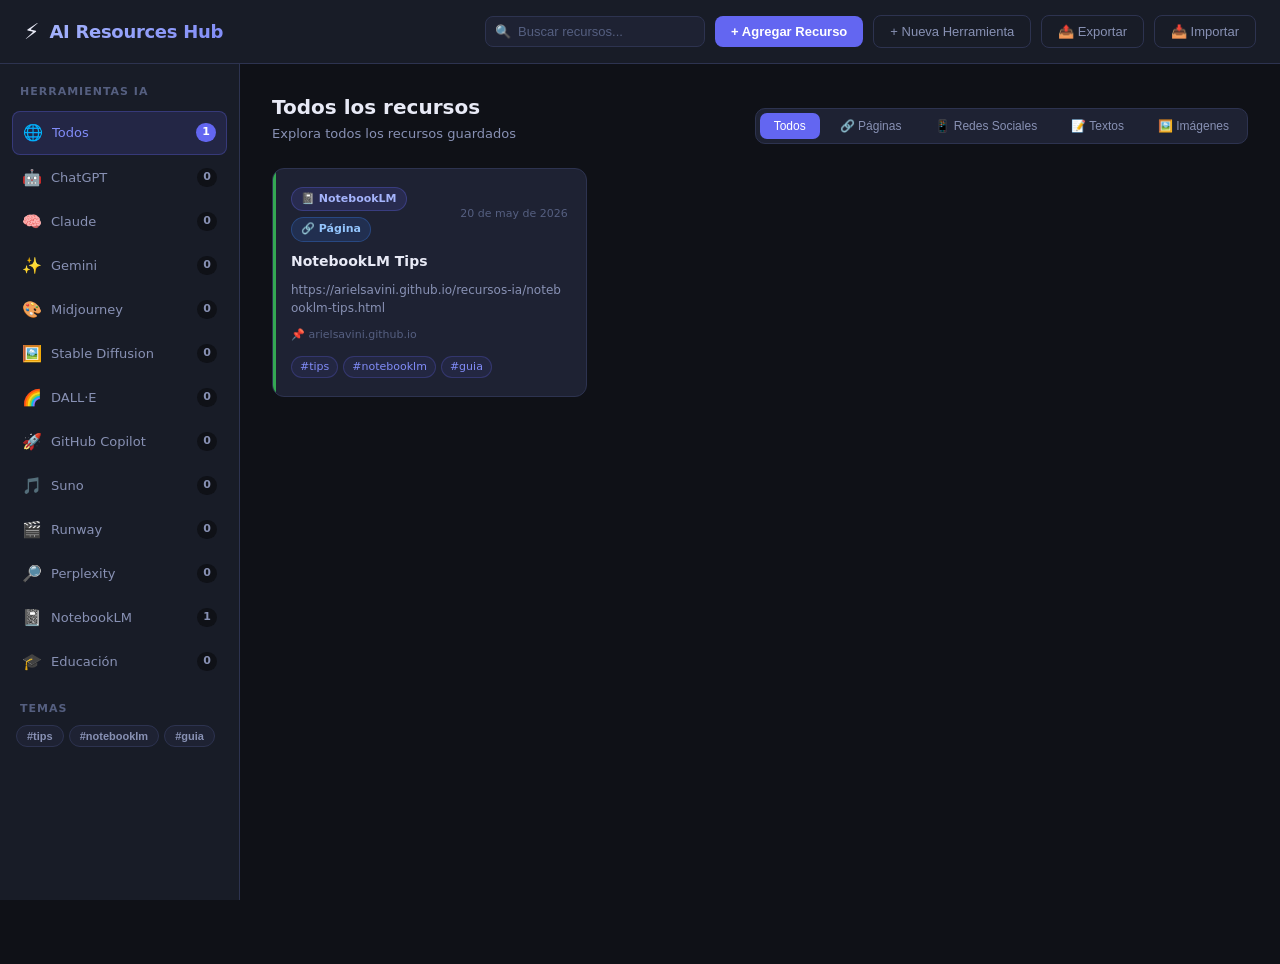
==== index.html @ cb2c7c13 "feat: export/import data as JSON for cross-browser sync" ====
<!DOCTYPE html>
<html lang="es">
<head>
  <meta charset="UTF-8" />
  <meta name="viewport" content="width=device-width, initial-scale=1.0" />
  <title>AI Resources Hub</title>
  <link rel="stylesheet" href="styles.css" />
</head>
<body>

  <!-- HEADER -->
  <header class="header">
    <div class="header-left">
      <span class="logo-icon">⚡</span>
      <h1 class="logo-title">AI Resources Hub</h1>
    </div>
    <div class="header-right">
      <div class="search-wrapper">
        <span class="search-icon">🔍</span>
        <input type="text" id="searchInput" placeholder="Buscar recursos..." class="search-input" />
      </div>
      <button class="btn-primary" id="btnAddResource">+ Agregar Recurso</button>
      <button class="btn-secondary" id="btnAddTool">+ Nueva Herramienta</button>
      <button class="btn-secondary" id="btnExport" title="Exportar todos los datos como JSON">📤 Exportar</button>
      <button class="btn-secondary" id="btnImport" title="Importar datos desde un archivo JSON">📥 Importar</button>
      <input type="file" id="importFileInput" accept=".json,application/json" style="display:none;" />
    </div>
  </header>

  <div class="layout">

    <!-- SIDEBAR -->
    <aside class="sidebar">
      <div class="sidebar-title">Herramientas IA</div>
      <ul class="tool-list" id="toolList">
        <li class="tool-item active" data-tool="all">
          <span class="tool-emoji">🌐</span>
          <span class="tool-name">Todos</span>
          <span class="tool-count" id="count-all">0</span>
        </li>
      </ul>

      <div class="sidebar-sep">Temas</div>
      <div id="topicsList" class="topics-sidebar"></div>
    </aside>

    <!-- MAIN CONTENT -->
    <main class="main">
      <div class="main-header">
        <div>
          <h2 class="section-title" id="sectionTitle">Todos los recursos</h2>
          <p class="section-subtitle" id="sectionSubtitle">Explora todos los recursos guardados</p>
        </div>
        <div class="filter-tabs">
          <button class="filter-tab active" data-filter="all">Todos</button>
          <button class="filter-tab" data-filter="webpage">🔗 Páginas</button>
          <button class="filter-tab" data-filter="social">📱 Redes Sociales</button>
          <button class="filter-tab" data-filter="text">📝 Textos</button>
          <button class="filter-tab" data-filter="image">🖼️ Imágenes</button>
        </div>
      </div>

      <div class="resources-grid" id="resourcesGrid">
        <!-- Resources cards will be rendered here -->
      </div>

      <div class="empty-state" id="emptyState" style="display:none;">
        <div class="empty-icon">📂</div>
        <p class="empty-text">No hay recursos aquí todavía.</p>
        <p class="empty-sub">¡Agrega el primero!</p>
      </div>
    </main>
  </div>

  <!-- MODAL: ADD RESOURCE -->
  <div class="modal-overlay" id="modalResource" style="display:none;">
    <div class="modal">
      <div class="modal-header">
        <h3 id="modalResourceTitle">Agregar Recurso</h3>
        <button class="modal-close" id="closeModalResource">✕</button>
      </div>
      <form id="resourceForm" class="modal-body">
        <input type="hidden" id="resourceId" />

        <div class="form-group">
          <label>Herramienta IA <span class="label-hint">(podés elegir más de una)</span></label>
          <div class="tool-picker" id="toolPicker"></div>
        </div>

        <div class="form-group">
          <label>Tipo de recurso</label>
          <div class="type-selector" id="typeSelector">
            <button type="button" class="type-btn active" data-type="webpage">🔗 Página Web</button>
            <button type="button" class="type-btn" data-type="social">📱 Red Social</button>
            <button type="button" class="type-btn" data-type="text">📝 Texto</button>
            <button type="button" class="type-btn" data-type="image">🖼️ Imagen</button>
          </div>
          <input type="hidden" id="resourceType" value="webpage" />
        </div>

        <div class="form-group">
          <label>Título</label>
          <input type="text" id="resourceTitle" placeholder="Ej: Guía de prompts para ChatGPT" required />
        </div>

        <div class="form-group" id="contentGroup">
          <label id="contentLabel">URL</label>
          <input type="text" id="resourceContent" placeholder="https://..." />
        </div>

        <div class="form-group" id="bodyGroup" style="display:none;">
          <label>Contenido</label>
          <textarea id="resourceBody" rows="5" placeholder="Pega aquí el texto, post o descripción..."></textarea>
        </div>

        <div class="form-group" id="imageGroup" style="display:none;">
          <label>Subir imagen <span class="label-hint">(JPG, PNG, WebP · máx ~1 MB recomendado)</span></label>
          <input type="file" id="resourceImageFile" accept="image/*" class="file-input" />
          <div id="imagePreview" class="image-preview" style="display:none;">
            <img id="imagePreviewImg" src="" alt="Vista previa" />
          </div>
        </div>

        <div class="form-group">
          <label>Fuente / Autor (opcional)</label>
          <input type="text" id="resourceSource" placeholder="Ej: @usuario, blog.com, nombre del autor" />
        </div>

        <div class="form-group">
          <label>Notas personales (opcional)</label>
          <textarea id="resourceNotes" rows="3" placeholder="Agrega notas o comentarios..."></textarea>
        </div>

        <div class="form-group">
          <label>Temas / Hashtags <span class="label-hint">(separados por coma)</span></label>
          <input type="text" id="resourceTags" placeholder="Ej: prompts, tutorial, avanzado" />
        </div>

        <div class="modal-footer">
          <button type="button" class="btn-ghost" id="cancelResource">Cancelar</button>
          <button type="submit" class="btn-primary">Guardar Recurso</button>
        </div>
      </form>
    </div>
  </div>

  <!-- MODAL: ADD TOOL -->
  <div class="modal-overlay" id="modalTool" style="display:none;">
    <div class="modal modal-sm">
      <div class="modal-header">
        <h3>Nueva Herramienta IA</h3>
        <button class="modal-close" id="closeModalTool">✕</button>
      </div>
      <form id="toolForm" class="modal-body">
        <div class="form-group">
          <label>Nombre</label>
          <input type="text" id="toolName" placeholder="Ej: ChatGPT, Midjourney..." required />
        </div>
        <div class="form-group">
          <label>Emoji / Ícono</label>
          <input type="text" id="toolEmoji" placeholder="🤖" maxlength="2" required />
        </div>
        <div class="form-group">
          <label>Color de acento</label>
          <input type="color" id="toolColor" value="#6366f1" />
        </div>
        <div class="modal-footer">
          <button type="button" class="btn-ghost" id="cancelTool">Cancelar</button>
          <button type="submit" class="btn-primary">Crear Herramienta</button>
        </div>
      </form>
    </div>
  </div>

  <!-- MODAL: VIEW RESOURCE -->
  <div class="modal-overlay" id="modalView" style="display:none;">
    <div class="modal modal-lg">
      <div class="modal-header">
        <h3 id="viewTitle">—</h3>
        <button class="modal-close" id="closeModalView">✕</button>
      </div>
      <div class="modal-body" id="viewBody">
      </div>
      <div class="modal-footer">
        <button class="btn-ghost" id="viewEdit">✏️ Editar</button>
        <button class="btn-danger" id="viewDelete">🗑️ Eliminar</button>
        <button class="btn-primary" id="closeViewBtn">Cerrar</button>
      </div>
    </div>
  </div>

  <script src="app.js"></script>
</body>
</html>
---- styles.css ----
/* ===== RESET & VARIABLES ===== */
*, *::before, *::after { box-sizing: border-box; margin: 0; padding: 0; }

:root {
  --bg: #0f1117;
  --bg-surface: #181c27;
  --bg-card: #1e2233;
  --bg-card-hover: #252a3d;
  --border: #2d3350;
  --border-light: #3a4060;
  --text: #e8eaf6;
  --text-muted: #8891b4;
  --text-dim: #555f80;
  --accent: #6366f1;
  --accent-hover: #818cf8;
  --accent-glow: rgba(99,102,241,0.15);
  --danger: #ef4444;
  --danger-hover: #dc2626;
  --success: #22c55e;
  --radius: 12px;
  --radius-sm: 8px;
  --shadow: 0 4px 24px rgba(0,0,0,0.4);
  --shadow-sm: 0 2px 10px rgba(0,0,0,0.3);
  --transition: 0.18s ease;
  --header-h: 64px;
  --sidebar-w: 240px;
}

body {
  font-family: 'Segoe UI', system-ui, -apple-system, sans-serif;
  background: var(--bg);
  color: var(--text);
  min-height: 100vh;
  font-size: 14px;
  line-height: 1.5;
}

/* ===== SCROLLBAR ===== */
::-webkit-scrollbar { width: 6px; }
::-webkit-scrollbar-track { background: transparent; }
::-webkit-scrollbar-thumb { background: var(--border); border-radius: 99px; }
::-webkit-scrollbar-thumb:hover { background: var(--border-light); }

/* ===== HEADER ===== */
.header {
  position: fixed;
  top: 0; left: 0; right: 0;
  height: var(--header-h);
  background: var(--bg-surface);
  border-bottom: 1px solid var(--border);
  display: flex;
  align-items: center;
  justify-content: space-between;
  padding: 0 24px;
  z-index: 100;
  backdrop-filter: blur(10px);
}

.header-left { display: flex; align-items: center; gap: 10px; }
.logo-icon { font-size: 22px; }
.logo-title {
  font-size: 18px;
  font-weight: 700;
  background: linear-gradient(135deg, #a5b4fc, #818cf8);
  -webkit-background-clip: text;
  -webkit-text-fill-color: transparent;
  background-clip: text;
  letter-spacing: -0.3px;
}

.header-right { display: flex; align-items: center; gap: 10px; }

.search-wrapper {
  position: relative;
  display: flex;
  align-items: center;
}
.search-icon {
  position: absolute;
  left: 10px;
  font-size: 13px;
  pointer-events: none;
}
.search-input {
  background: var(--bg-card);
  border: 1px solid var(--border);
  color: var(--text);
  border-radius: 8px;
  padding: 7px 12px 7px 32px;
  font-size: 13px;
  width: 220px;
  outline: none;
  transition: border-color var(--transition), box-shadow var(--transition);
}
.search-input::placeholder { color: var(--text-dim); }
.search-input:focus {
  border-color: var(--accent);
  box-shadow: 0 0 0 3px var(--accent-glow);
}

/* ===== BUTTONS ===== */
.btn-primary {
  background: var(--accent);
  color: #fff;
  border: none;
  border-radius: 8px;
  padding: 8px 16px;
  font-size: 13px;
  font-weight: 600;
  cursor: pointer;
  transition: background var(--transition), transform var(--transition);
  white-space: nowrap;
}
.btn-primary:hover { background: var(--accent-hover); transform: translateY(-1px); }
.btn-primary:active { transform: translateY(0); }

.btn-secondary {
  background: transparent;
  color: var(--text-muted);
  border: 1px solid var(--border);
  border-radius: 8px;
  padding: 8px 16px;
  font-size: 13px;
  font-weight: 500;
  cursor: pointer;
  transition: all var(--transition);
  white-space: nowrap;
}
.btn-secondary:hover {
  border-color: var(--accent);
  color: var(--accent-hover);
  background: var(--accent-glow);
}

.btn-ghost {
  background: transparent;
  color: var(--text-muted);
  border: 1px solid var(--border);
  border-radius: 8px;
  padding: 8px 16px;
  font-size: 13px;
  cursor: pointer;
  transition: all var(--transition);
}
.btn-ghost:hover { background: var(--bg-card-hover); color: var(--text); }

.btn-danger {
  background: transparent;
  color: var(--danger);
  border: 1px solid var(--danger);
  border-radius: 8px;
  padding: 8px 16px;
  font-size: 13px;
  cursor: pointer;
  transition: all var(--transition);
}
.btn-danger:hover { background: rgba(239,68,68,0.1); }

/* ===== LAYOUT ===== */
.layout {
  display: flex;
  margin-top: var(--header-h);
  min-height: calc(100vh - var(--header-h));
}

/* ===== SIDEBAR ===== */
.sidebar {
  width: var(--sidebar-w);
  min-width: var(--sidebar-w);
  background: var(--bg-surface);
  border-right: 1px solid var(--border);
  padding: 20px 12px;
  position: fixed;
  top: var(--header-h);
  bottom: 0;
  overflow-y: auto;
}

.sidebar-title {
  font-size: 11px;
  font-weight: 700;
  text-transform: uppercase;
  letter-spacing: 1px;
  color: var(--text-dim);
  padding: 0 8px;
  margin-bottom: 10px;
}

.tool-list { list-style: none; display: flex; flex-direction: column; gap: 2px; }

.tool-item {
  display: flex;
  align-items: center;
  gap: 9px;
  padding: 9px 10px;
  border-radius: var(--radius-sm);
  cursor: pointer;
  transition: all var(--transition);
  color: var(--text-muted);
  user-select: none;
}
.tool-item:hover { background: var(--bg-card-hover); color: var(--text); }
.tool-item.active {
  background: var(--accent-glow);
  color: var(--accent-hover);
  border: 1px solid rgba(99,102,241,0.3);
}

.tool-emoji { font-size: 16px; flex-shrink: 0; }
.tool-name { flex: 1; font-size: 13px; font-weight: 500; overflow: hidden; text-overflow: ellipsis; white-space: nowrap; }
.tool-count {
  background: var(--bg);
  color: var(--text-muted);
  font-size: 11px;
  font-weight: 600;
  padding: 1px 6px;
  border-radius: 99px;
  min-width: 20px;
  text-align: center;
}
.tool-item.active .tool-count {
  background: var(--accent);
  color: #fff;
}

/* ===== MAIN ===== */
.main {
  flex: 1;
  margin-left: var(--sidebar-w);
  padding: 28px 32px;
  min-height: calc(100vh - var(--header-h));
}

.main-header {
  display: flex;
  align-items: flex-end;
  justify-content: space-between;
  margin-bottom: 24px;
  flex-wrap: wrap;
  gap: 16px;
}

.section-title { font-size: 20px; font-weight: 700; color: var(--text); }
.section-subtitle { font-size: 13px; color: var(--text-muted); margin-top: 2px; }

.filter-tabs {
  display: flex;
  gap: 6px;
  background: var(--bg-card);
  padding: 4px;
  border-radius: 10px;
  border: 1px solid var(--border);
}
.filter-tab {
  background: transparent;
  border: none;
  color: var(--text-muted);
  padding: 6px 14px;
  border-radius: 7px;
  font-size: 12px;
  font-weight: 500;
  cursor: pointer;
  transition: all var(--transition);
  white-space: nowrap;
}
.filter-tab:hover { color: var(--text); background: var(--bg-card-hover); }
.filter-tab.active { background: var(--accent); color: #fff; }

/* ===== RESOURCE GRID ===== */
.resources-grid {
  display: grid;
  grid-template-columns: repeat(auto-fill, minmax(300px, 1fr));
  gap: 16px;
}

/* ===== RESOURCE CARD ===== */
.resource-card {
  background: var(--bg-card);
  border: 1px solid var(--border);
  border-radius: var(--radius);
  padding: 18px;
  cursor: pointer;
  transition: all var(--transition);
  display: flex;
  flex-direction: column;
  gap: 10px;
  position: relative;
  overflow: hidden;
}
.resource-card::before {
  content: '';
  position: absolute;
  top: 0; left: 0;
  width: 3px;
  height: 100%;
  background: var(--card-color, var(--accent));
  border-radius: 99px 0 0 99px;
}
.resource-card:hover {
  background: var(--bg-card-hover);
  border-color: var(--border-light);
  transform: translateY(-2px);
  box-shadow: var(--shadow);
}

.card-top {
  display: flex;
  align-items: center;
  justify-content: space-between;
  gap: 8px;
}

.card-badges { display: flex; gap: 6px; flex-wrap: wrap; align-items: center; }

.badge {
  font-size: 11px;
  font-weight: 600;
  padding: 3px 9px;
  border-radius: 99px;
  border: 1px solid transparent;
}
.badge-tool {
  background: rgba(99,102,241,0.15);
  color: #a5b4fc;
  border-color: rgba(99,102,241,0.3);
}
.badge-webpage { background: rgba(59,130,246,0.15); color: #93c5fd; border-color: rgba(59,130,246,0.3); }
.badge-social { background: rgba(236,72,153,0.15); color: #f9a8d4; border-color: rgba(236,72,153,0.3); }
.badge-text { background: rgba(34,197,94,0.15); color: #86efac; border-color: rgba(34,197,94,0.3); }
.badge-image { background: rgba(245,158,11,0.15); color: #fcd34d; border-color: rgba(245,158,11,0.3); }

/* ===== CARD IMAGE ===== */
.card-image {
  width: 100%;
  border-radius: 8px;
  overflow: hidden;
  margin: 4px 0;
}
.card-image img {
  width: 100%;
  height: 150px;
  object-fit: cover;
  display: block;
}

/* ===== FILE INPUT ===== */
.file-input {
  background: var(--bg-card);
  border: 1px dashed var(--border-light);
  color: var(--text-muted);
  border-radius: 8px;
  padding: 9px 12px;
  font-size: 13px;
  font-family: inherit;
  cursor: pointer;
  transition: border-color var(--transition);
  width: 100%;
}
.file-input:hover { border-color: var(--accent); }
.file-input::file-selector-button {
  background: var(--accent);
  color: #fff;
  border: none;
  border-radius: 6px;
  padding: 4px 12px;
  margin-right: 10px;
  cursor: pointer;
  font-size: 12px;
  font-weight: 600;
  transition: background var(--transition);
}
.file-input::file-selector-button:hover { background: var(--accent-hover); }

.image-preview {
  margin-top: 10px;
  border-radius: 8px;
  overflow: hidden;
  border: 1px solid var(--border);
  background: var(--bg);
}
.image-preview img {
  width: 100%;
  max-height: 200px;
  object-fit: contain;
  display: block;
}

/* ===== VIEW IMAGE ===== */
.view-image-full {
  width: 100%;
  max-height: 420px;
  object-fit: contain;
  border-radius: 8px;
  background: var(--bg);
  display: block;
  border: 1px solid var(--border);
}

.card-date { font-size: 11px; color: var(--text-dim); white-space: nowrap; }

.card-title {
  font-size: 14px;
  font-weight: 600;
  color: var(--text);
  line-height: 1.4;
}

.card-content {
  font-size: 12px;
  color: var(--text-muted);
  overflow: hidden;
  display: -webkit-box;
  -webkit-line-clamp: 2;
  -webkit-box-orient: vertical;
  line-height: 1.5;
  word-break: break-all;
}

.card-source { font-size: 11px; color: var(--text-dim); }

.card-tags { display: flex; flex-wrap: wrap; gap: 5px; margin-top: 2px; }
.tag {
  background: var(--bg);
  color: var(--text-dim);
  border: 1px solid var(--border);
  font-size: 11px;
  padding: 2px 8px;
  border-radius: 99px;
}

/* ===== EMPTY STATE ===== */
.empty-state {
  display: flex;
  flex-direction: column;
  align-items: center;
  justify-content: center;
  padding: 80px 20px;
  text-align: center;
  gap: 8px;
}
.empty-icon { font-size: 48px; margin-bottom: 8px; }
.empty-text { color: var(--text-muted); font-size: 15px; font-weight: 500; }
.empty-sub { color: var(--text-dim); font-size: 13px; }

/* ===== MODALS ===== */
.modal-overlay {
  position: fixed;
  inset: 0;
  background: rgba(0,0,0,0.6);
  backdrop-filter: blur(4px);
  display: flex;
  align-items: center;
  justify-content: center;
  z-index: 200;
  padding: 20px;
  animation: fadeIn 0.15s ease;
}
@keyframes fadeIn { from { opacity: 0; } to { opacity: 1; } }

.modal {
  background: var(--bg-surface);
  border: 1px solid var(--border);
  border-radius: 16px;
  width: 100%;
  max-width: 560px;
  max-height: 90vh;
  overflow-y: auto;
  box-shadow: var(--shadow);
  animation: slideUp 0.2s ease;
}
.modal-sm { max-width: 400px; }
.modal-lg { max-width: 680px; }

@keyframes slideUp {
  from { opacity: 0; transform: translateY(20px); }
  to { opacity: 1; transform: translateY(0); }
}

.modal-header {
  display: flex;
  align-items: center;
  justify-content: space-between;
  padding: 20px 24px 0;
}
.modal-header h3 { font-size: 17px; font-weight: 700; }
.modal-close {
  background: var(--bg-card);
  border: 1px solid var(--border);
  color: var(--text-muted);
  width: 30px; height: 30px;
  border-radius: 8px;
  cursor: pointer;
  font-size: 13px;
  display: flex; align-items: center; justify-content: center;
  transition: all var(--transition);
}
.modal-close:hover { background: var(--bg-card-hover); color: var(--text); }

.modal-body { padding: 20px 24px; display: flex; flex-direction: column; gap: 16px; }
.modal-footer {
  display: flex;
  justify-content: flex-end;
  gap: 8px;
  padding: 0 24px 20px;
}

/* ===== FORM ===== */
.form-group { display: flex; flex-direction: column; gap: 6px; }
.form-group label { font-size: 12px; font-weight: 600; color: var(--text-muted); text-transform: uppercase; letter-spacing: 0.5px; }

.form-group input[type="text"],
.form-group input[type="color"],
.form-group select,
.form-group textarea {
  background: var(--bg-card);
  border: 1px solid var(--border);
  color: var(--text);
  border-radius: 8px;
  padding: 9px 12px;
  font-size: 13px;
  font-family: inherit;
  outline: none;
  transition: border-color var(--transition), box-shadow var(--transition);
  resize: vertical;
}
.form-group input[type="color"] { padding: 4px 8px; height: 38px; cursor: pointer; }
.form-group input::placeholder,
.form-group textarea::placeholder { color: var(--text-dim); }
.form-group input:focus,
.form-group select:focus,
.form-group textarea:focus {
  border-color: var(--accent);
  box-shadow: 0 0 0 3px var(--accent-glow);
}
.form-group select option { background: var(--bg-surface); }

/* ===== TYPE SELECTOR ===== */
.type-selector {
  display: flex;
  gap: 8px;
  flex-wrap: wrap;
}
.type-btn {
  background: var(--bg-card);
  border: 1px solid var(--border);
  color: var(--text-muted);
  border-radius: 8px;
  padding: 8px 14px;
  font-size: 13px;
  cursor: pointer;
  transition: all var(--transition);
  font-weight: 500;
}
.type-btn:hover { border-color: var(--border-light); color: var(--text); }
.type-btn.active {
  background: var(--accent-glow);
  border-color: var(--accent);
  color: var(--accent-hover);
}

/* ===== VIEW MODAL CONTENT ===== */
.view-section { margin-bottom: 16px; }
.view-label {
  font-size: 11px;
  font-weight: 700;
  text-transform: uppercase;
  letter-spacing: 0.5px;
  color: var(--text-dim);
  margin-bottom: 6px;
}
.view-content {
  background: var(--bg-card);
  border: 1px solid var(--border);
  border-radius: 8px;
  padding: 12px;
  font-size: 13px;
  color: var(--text-muted);
  line-height: 1.6;
  white-space: pre-wrap;
  word-break: break-word;
}
.view-link {
  color: var(--accent-hover);
  text-decoration: underline;
  word-break: break-all;
}
.view-link:hover { color: #c7d2fe; }
.view-badges { display: flex; gap: 6px; flex-wrap: wrap; margin-bottom: 16px; }

/* ===== SIDEBAR TOPICS SECTION ===== */
.sidebar-sep {
  font-size: 11px;
  font-weight: 700;
  text-transform: uppercase;
  letter-spacing: 1px;
  color: var(--text-dim);
  padding: 0 8px;
  margin: 18px 0 8px;
}

.topics-sidebar {
  display: flex;
  flex-wrap: wrap;
  gap: 5px;
  padding: 0 4px;
}

.topic-pill {
  background: var(--bg-card);
  border: 1px solid var(--border);
  color: var(--text-muted);
  font-size: 11px;
  font-weight: 600;
  padding: 4px 10px;
  border-radius: 99px;
  cursor: pointer;
  transition: all var(--transition);
  white-space: nowrap;
}
.topic-pill:hover {
  border-color: var(--accent);
  color: var(--accent-hover);
  background: var(--accent-glow);
}
.topic-pill.active {
  background: var(--accent);
  border-color: var(--accent);
  color: #fff;
}
.no-topics {
  font-size: 11px;
  color: var(--text-dim);
  padding: 0 6px;
  font-style: italic;
}

/* ===== HASHTAGS ===== */
.tag.hashtag {
  color: var(--accent-hover);
  border-color: rgba(99,102,241,0.25);
  background: rgba(99,102,241,0.08);
  cursor: pointer;
  transition: all var(--transition);
}
.tag.hashtag:hover {
  background: var(--accent-glow);
  border-color: var(--accent);
  color: #c7d2fe;
}

/* ===== LABEL HINT ===== */
.label-hint {
  font-weight: 400;
  text-transform: none;
  letter-spacing: 0;
  color: var(--text-dim);
}

/* ===== TOOL PICKER (multi-select in form) ===== */
.tool-picker {
  display: flex;
  flex-wrap: wrap;
  gap: 6px;
  padding: 4px 0;
}
.tool-pick-btn {
  display: inline-flex;
  align-items: center;
  gap: 4px;
  padding: 5px 12px;
  border-radius: 99px;
  border: 1px solid var(--border);
  background: var(--bg-card);
  color: var(--text-muted);
  font-size: 12px;
  font-family: inherit;
  cursor: pointer;
  transition: all var(--transition);
  white-space: nowrap;
}
.tool-pick-btn:hover {
  border-color: var(--pick-color, var(--accent));
  color: var(--text);
}
.tool-pick-btn.selected {
  background: color-mix(in srgb, var(--pick-color, var(--accent)) 18%, transparent);
  border-color: var(--pick-color, var(--accent));
  color: var(--pick-color, var(--accent));
  font-weight: 600;
}

/* ===== TOOL DOT (sidebar accent) ===== */
.tool-dot {
  width: 8px; height: 8px;
  border-radius: 50%;
  flex-shrink: 0;
}

/* ===== RESPONSIVE ===== */
@media (max-width: 768px) {
  :root { --sidebar-w: 60px; }
  .sidebar { padding: 12px 8px; }
  .sidebar-title, .tool-name, .tool-count { display: none; }
  .tool-item { justify-content: center; padding: 10px; }
  .main { padding: 20px 16px; }
  .header-right .search-input { width: 140px; }
  .header .btn-secondary { display: none; }
  .main-header { flex-direction: column; align-items: flex-start; }
  .resources-grid { grid-template-columns: 1fr; }
}
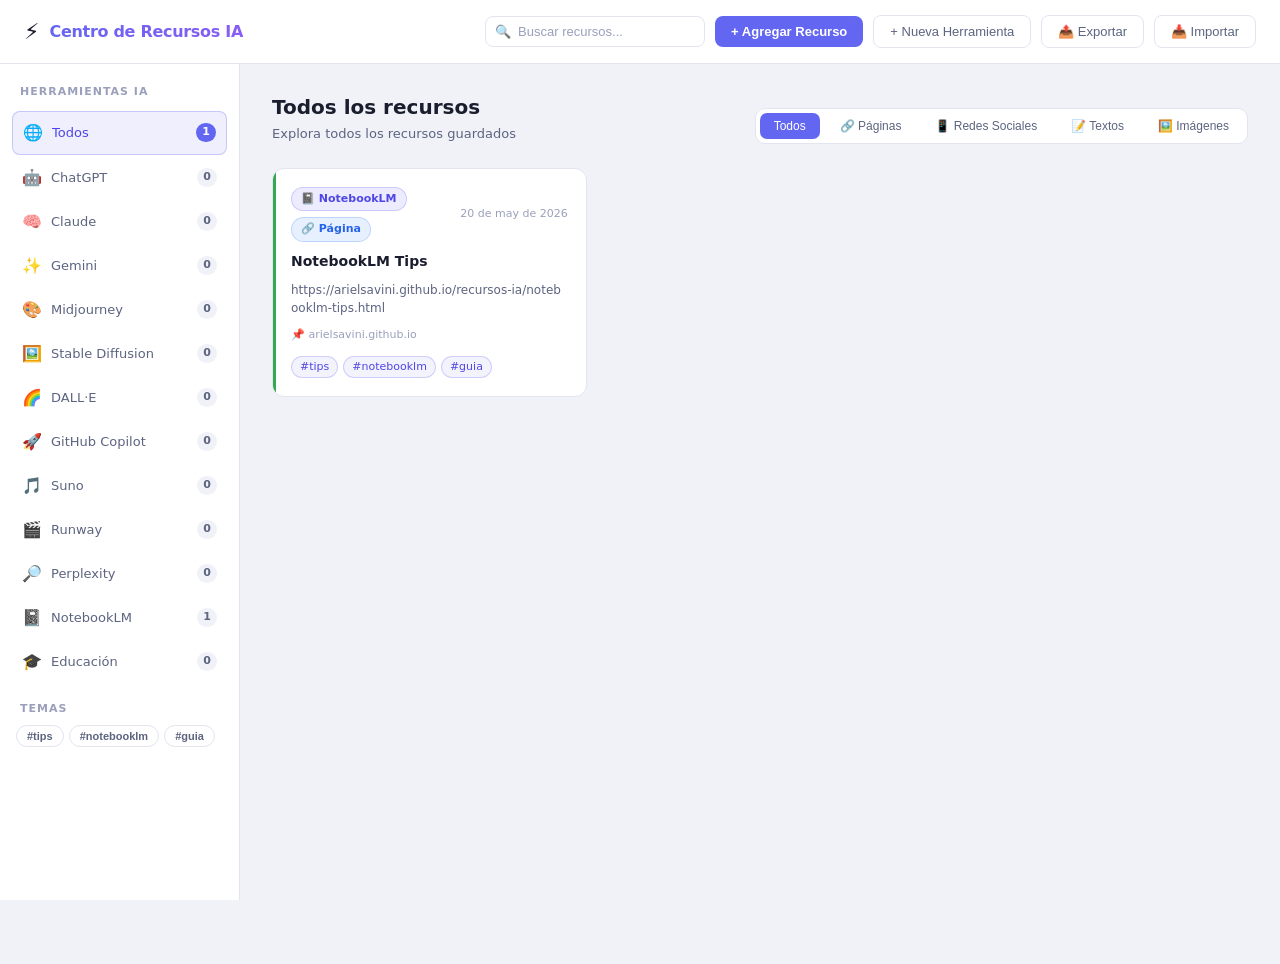
==== commit 1d2a5220: "feat: light theme + rename to Centro de Recursos IA" ====
--- a/index.html
+++ b/index.html
@@ -3,7 +3,7 @@
 <head>
   <meta charset="UTF-8" />
   <meta name="viewport" content="width=device-width, initial-scale=1.0" />
-  <title>AI Resources Hub</title>
+  <title>Centro de Recursos IA</title>
   <link rel="stylesheet" href="styles.css" />
 </head>
 <body>
@@ -12,7 +12,7 @@
   <header class="header">
     <div class="header-left">
       <span class="logo-icon">⚡</span>
-      <h1 class="logo-title">AI Resources Hub</h1>
+      <h1 class="logo-title">Centro de Recursos IA</h1>
     </div>
     <div class="header-right">
       <div class="search-wrapper">
@@ -189,6 +189,30 @@
     </div>
   </div>
 
+  <!-- Firebase SDK (compat v10) -->
+  <script src="https://www.gstatic.com/firebasejs/10.12.0/firebase-app-compat.js"></script>
+  <script src="https://www.gstatic.com/firebasejs/10.12.0/firebase-firestore-compat.js"></script>
+
   <script src="app.js"></script>
-</body>
-</html>
+
+  <!--
+    ═══════════════════════════════════════════════════
+    CONFIGURACIÓN FIREBASE — descomentá y completá
+    ═══════════════════════════════════════════════════
+    1. Ve a https://console.firebase.google.com
+    2. Creá/abrí tu proyecto → Project Settings → Web apps → Registrar app web
+    3. Copiá el objeto firebaseConfig
+    4. Activá Firestore: Build → Firestore Database → Create database → Modo prueba → elegir región
+    5. Pegá tu config abajo y quitá los comentarios <!-- y - - >
+  -->
+  <script>
+    window.initFirebaseSync({
+      apiKey:            "AIzaSyDAE9XX78CcnKXrov05Txuv1vNchMN6o4U",
+      authDomain:        "ai-hub-ad5e3.firebaseapp.com",
+      projectId:         "ai-hub-ad5e3",
+      storageBucket:     "ai-hub-ad5e3.firebasestorage.app",
+      messagingSenderId: "829251500920",
+      appId:             "1:829251500920:web:95436f2b15dcbdf891668d",
+      measurementId:     "G-6XRNSGGWLS"
+    });
+  </script>
--- a/styles.css
+++ b/styles.css
@@ -2,25 +2,25 @@
 *, *::before, *::after { box-sizing: border-box; margin: 0; padding: 0; }
 
 :root {
-  --bg: #0f1117;
-  --bg-surface: #181c27;
-  --bg-card: #1e2233;
-  --bg-card-hover: #252a3d;
-  --border: #2d3350;
-  --border-light: #3a4060;
-  --text: #e8eaf6;
-  --text-muted: #8891b4;
-  --text-dim: #555f80;
+  --bg: #f0f2f8;
+  --bg-surface: #ffffff;
+  --bg-card: #ffffff;
+  --bg-card-hover: #f5f7ff;
+  --border: #e2e5f0;
+  --border-light: #c8cde0;
+  --text: #1a1d2e;
+  --text-muted: #5c6480;
+  --text-dim: #9aa0bc;
   --accent: #6366f1;
-  --accent-hover: #818cf8;
-  --accent-glow: rgba(99,102,241,0.15);
+  --accent-hover: #4f46e5;
+  --accent-glow: rgba(99,102,241,0.1);
   --danger: #ef4444;
   --danger-hover: #dc2626;
   --success: #22c55e;
   --radius: 12px;
   --radius-sm: 8px;
-  --shadow: 0 4px 24px rgba(0,0,0,0.4);
-  --shadow-sm: 0 2px 10px rgba(0,0,0,0.3);
+  --shadow: 0 4px 24px rgba(99,102,241,0.12);
+  --shadow-sm: 0 2px 8px rgba(0,0,0,0.06);
   --transition: 0.18s ease;
   --header-h: 64px;
   --sidebar-w: 240px;
@@ -59,13 +59,14 @@
 .header-left { display: flex; align-items: center; gap: 10px; }
 .logo-icon { font-size: 22px; }
 .logo-title {
-  font-size: 18px;
+  font-size: 16px;
   font-weight: 700;
-  background: linear-gradient(135deg, #a5b4fc, #818cf8);
+  background: linear-gradient(135deg, #6366f1, #8b5cf6);
   -webkit-background-clip: text;
   -webkit-text-fill-color: transparent;
   background-clip: text;
   letter-spacing: -0.3px;
+  white-space: nowrap;
 }
 
 .header-right { display: flex; align-items: center; gap: 10px; }
@@ -320,14 +321,14 @@
   border: 1px solid transparent;
 }
 .badge-tool {
-  background: rgba(99,102,241,0.15);
-  color: #a5b4fc;
-  border-color: rgba(99,102,241,0.3);
-}
-.badge-webpage { background: rgba(59,130,246,0.15); color: #93c5fd; border-color: rgba(59,130,246,0.3); }
-.badge-social { background: rgba(236,72,153,0.15); color: #f9a8d4; border-color: rgba(236,72,153,0.3); }
-.badge-text { background: rgba(34,197,94,0.15); color: #86efac; border-color: rgba(34,197,94,0.3); }
-.badge-image { background: rgba(245,158,11,0.15); color: #fcd34d; border-color: rgba(245,158,11,0.3); }
+  background: rgba(99,102,241,0.12);
+  color: #4f46e5;
+  border-color: rgba(99,102,241,0.25);
+}
+.badge-webpage { background: rgba(59,130,246,0.12); color: #2563eb; border-color: rgba(59,130,246,0.25); }
+.badge-social { background: rgba(236,72,153,0.12); color: #db2777; border-color: rgba(236,72,153,0.25); }
+.badge-text { background: rgba(34,197,94,0.12); color: #16a34a; border-color: rgba(34,197,94,0.25); }
+.badge-image { background: rgba(245,158,11,0.12); color: #d97706; border-color: rgba(245,158,11,0.25); }
 
 /* ===== CARD IMAGE ===== */
 .card-image {
@@ -584,7 +585,7 @@
   text-decoration: underline;
   word-break: break-all;
 }
-.view-link:hover { color: #c7d2fe; }
+.view-link:hover { color: #3730a3; }
 .view-badges { display: flex; gap: 6px; flex-wrap: wrap; margin-bottom: 16px; }
 
 /* ===== SIDEBAR TOPICS SECTION ===== */
@@ -645,7 +646,7 @@
 .tag.hashtag:hover {
   background: var(--accent-glow);
   border-color: var(--accent);
-  color: #c7d2fe;
+  color: #4f46e5;
 }
 
 /* ===== LABEL HINT ===== */
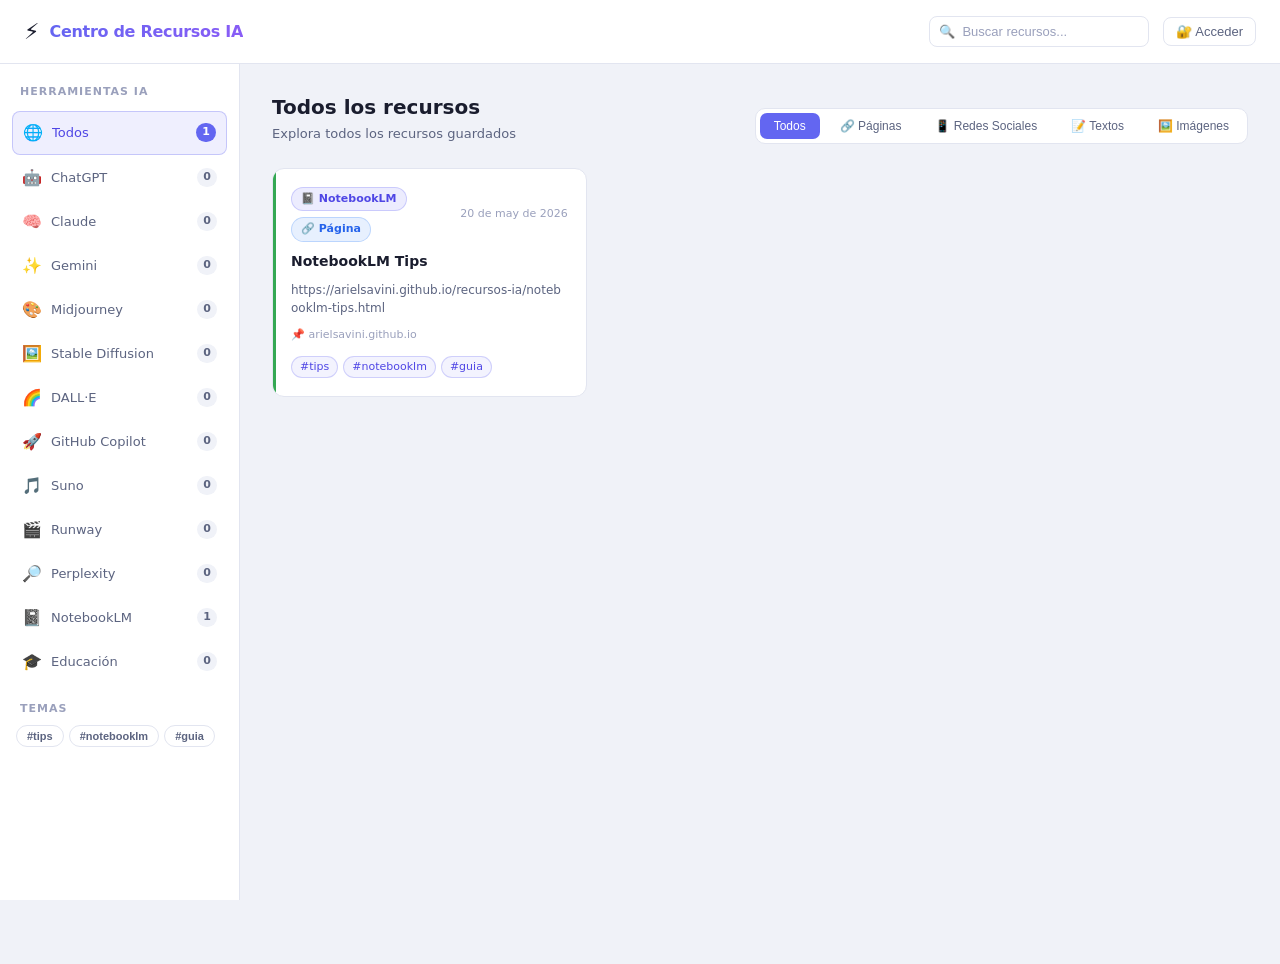
==== commit 41b84045: "feat: Google auth — admin-only edit/add, read-only for visitors" ====
--- a/index.html
+++ b/index.html
@@ -19,11 +19,14 @@
         <span class="search-icon">🔍</span>
         <input type="text" id="searchInput" placeholder="Buscar recursos..." class="search-input" />
       </div>
-      <button class="btn-primary" id="btnAddResource">+ Agregar Recurso</button>
-      <button class="btn-secondary" id="btnAddTool">+ Nueva Herramienta</button>
-      <button class="btn-secondary" id="btnExport" title="Exportar todos los datos como JSON">📤 Exportar</button>
-      <button class="btn-secondary" id="btnImport" title="Importar datos desde un archivo JSON">📥 Importar</button>
-      <input type="file" id="importFileInput" accept=".json,application/json" style="display:none;" />
+      <div id="adminButtons" style="display:none;">
+        <button class="btn-primary" id="btnAddResource">+ Agregar Recurso</button>
+        <button class="btn-secondary" id="btnAddTool">+ Nueva Herramienta</button>
+        <button class="btn-secondary" id="btnExport" title="Exportar todos los datos como JSON">📤 Exportar</button>
+        <button class="btn-secondary" id="btnImport" title="Importar datos desde un archivo JSON">📥 Importar</button>
+        <input type="file" id="importFileInput" accept=".json,application/json" style="display:none;" />
+      </div>
+      <div id="authArea" class="auth-area"></div>
     </div>
   </header>
 
@@ -182,8 +185,8 @@
       <div class="modal-body" id="viewBody">
       </div>
       <div class="modal-footer">
-        <button class="btn-ghost" id="viewEdit">✏️ Editar</button>
-        <button class="btn-danger" id="viewDelete">🗑️ Eliminar</button>
+        <button class="btn-ghost" id="viewEdit" style="display:none;">✏️ Editar</button>
+        <button class="btn-danger" id="viewDelete" style="display:none;">🗑️ Eliminar</button>
         <button class="btn-primary" id="closeViewBtn">Cerrar</button>
       </div>
     </div>
@@ -192,27 +195,10 @@
   <!-- Firebase SDK (compat v10) -->
   <script src="https://www.gstatic.com/firebasejs/10.12.0/firebase-app-compat.js"></script>
   <script src="https://www.gstatic.com/firebasejs/10.12.0/firebase-firestore-compat.js"></script>
+  <script src="https://www.gstatic.com/firebasejs/10.12.0/firebase-auth-compat.js"></script>
 
   <script src="app.js"></script>
 
-  <!--
-    ═══════════════════════════════════════════════════
-    CONFIGURACIÓN FIREBASE — descomentá y completá
-    ═══════════════════════════════════════════════════
-    1. Ve a https://console.firebase.google.com
-    2. Creá/abrí tu proyecto → Project Settings → Web apps → Registrar app web
-    3. Copiá el objeto firebaseConfig
-    4. Activá Firestore: Build → Firestore Database → Create database → Modo prueba → elegir región
-    5. Pegá tu config abajo y quitá los comentarios <!-- y - - >
-  -->
-  <script>
-    window.initFirebaseSync({
-      apiKey:            "AIzaSyDAE9XX78CcnKXrov05Txuv1vNchMN6o4U",
-      authDomain:        "ai-hub-ad5e3.firebaseapp.com",
-      projectId:         "ai-hub-ad5e3",
-      storageBucket:     "ai-hub-ad5e3.firebasestorage.app",
-      messagingSenderId: "829251500920",
-      appId:             "1:829251500920:web:95436f2b15dcbdf891668d",
-      measurementId:     "G-6XRNSGGWLS"
-    });
-  </script>
+  <!-- Firebase config inyectada por GitHub Actions (no está en el repo) -->
+  <!-- Para desarrollo local: copiá firebase-config.example.js → firebase-config.js y completá -->
+  <script src="firebase-config.js" onerror="console.info('Firebase config not found – sync disabled')"></script>
--- a/styles.css
+++ b/styles.css
@@ -708,4 +708,60 @@
   .header .btn-secondary { display: none; }
   .main-header { flex-direction: column; align-items: flex-start; }
   .resources-grid { grid-template-columns: 1fr; }
-}
+  .auth-name { display: none; }
+}
+
+/* ===== AUTH AREA ===== */
+.auth-area {
+  display: flex;
+  align-items: center;
+  gap: 8px;
+  margin-left: 4px;
+  flex-shrink: 0;
+}
+
+.auth-btn {
+  font-size: 13px;
+  padding: 6px 12px;
+  white-space: nowrap;
+}
+
+.auth-user {
+  display: flex;
+  align-items: center;
+  gap: 7px;
+}
+
+.auth-avatar {
+  width: 28px;
+  height: 28px;
+  border-radius: 50%;
+  object-fit: cover;
+  border: 2px solid var(--accent);
+  flex-shrink: 0;
+}
+
+.auth-name {
+  font-size: 13px;
+  color: var(--text-muted);
+  max-width: 150px;
+  overflow: hidden;
+  text-overflow: ellipsis;
+  white-space: nowrap;
+}
+
+.auth-readonly {
+  font-size: 12px;
+  color: var(--text-dim);
+  background: var(--bg-card);
+  border: 1px solid var(--border);
+  border-radius: 20px;
+  padding: 3px 10px;
+  white-space: nowrap;
+}
+
+#adminButtons {
+  display: flex;
+  align-items: center;
+  gap: 8px;
+}
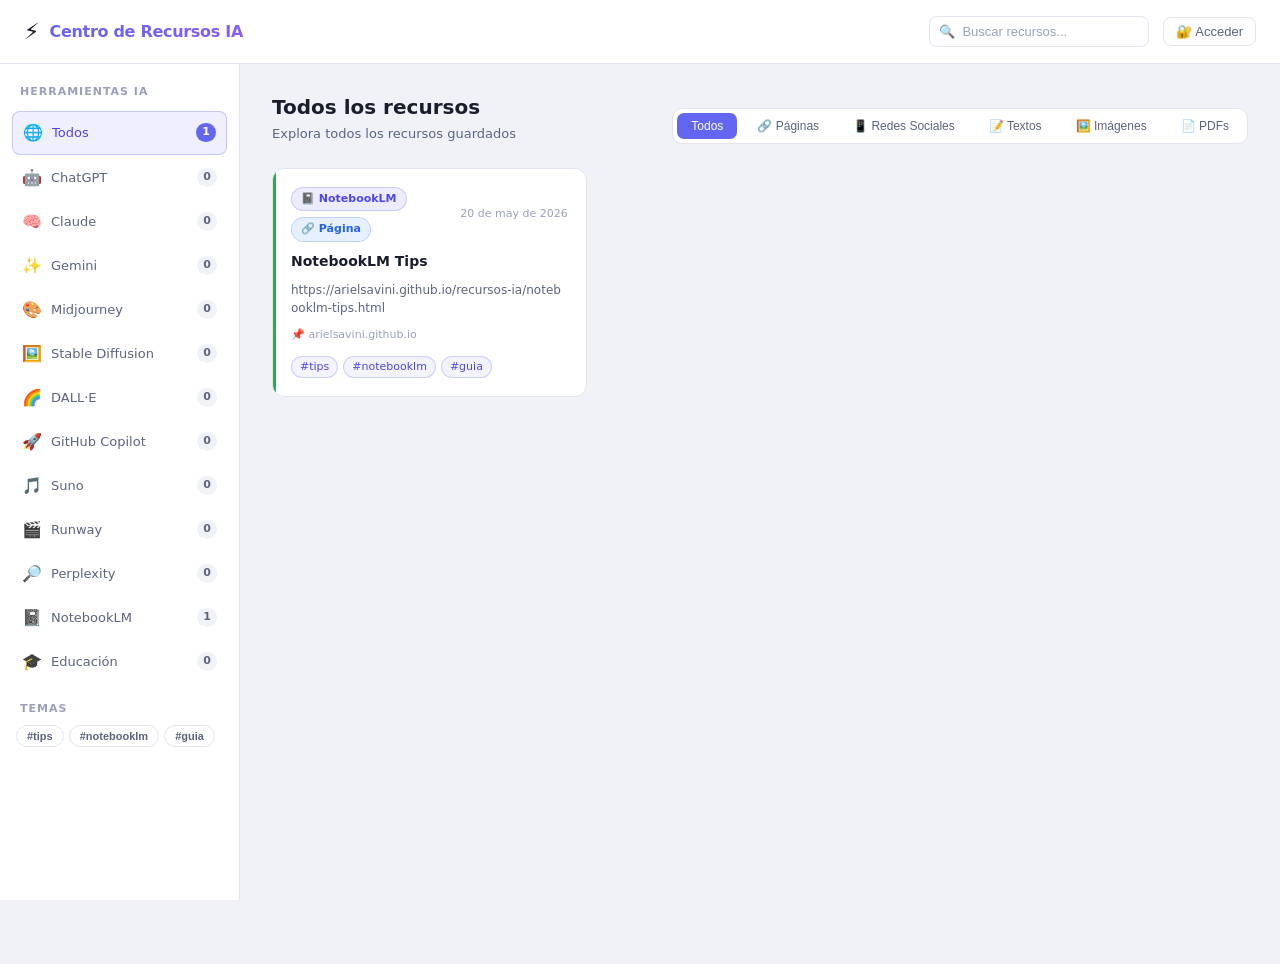
==== commit 7e1ee97f: "Feature: subida de archivos PDF como tipo de recurso" ====
--- a/index.html
+++ b/index.html
@@ -60,6 +60,7 @@
           <button class="filter-tab" data-filter="social">📱 Redes Sociales</button>
           <button class="filter-tab" data-filter="text">📝 Textos</button>
           <button class="filter-tab" data-filter="image">🖼️ Imágenes</button>
+          <button class="filter-tab" data-filter="pdf">📄 PDFs</button>
         </div>
       </div>
 
@@ -97,6 +98,7 @@
             <button type="button" class="type-btn" data-type="social">📱 Red Social</button>
             <button type="button" class="type-btn" data-type="text">📝 Texto</button>
             <button type="button" class="type-btn" data-type="image">🖼️ Imagen</button>
+            <button type="button" class="type-btn" data-type="pdf">📄 PDF</button>
           </div>
           <input type="hidden" id="resourceType" value="webpage" />
         </div>
@@ -123,7 +125,13 @@
             <img id="imagePreviewImg" src="" alt="Vista previa" />
           </div>
         </div>
-
+        <div class="form-group" id="pdfGroup" style="display:none;">
+          <label>Subir PDF <span class="label-hint">(máx ~2 MB recomendado · se guarda en el navegador)</span></label>
+          <input type="file" id="resourcePdfFile" accept=".pdf,application/pdf" class="file-input" />
+          <div id="pdfPreview" class="pdf-preview" style="display:none;">
+            📄 <span id="pdfPreviewName"></span>
+          </div>
+        </div>
         <div class="form-group">
           <label>Fuente / Autor (opcional)</label>
           <input type="text" id="resourceSource" placeholder="Ej: @usuario, blog.com, nombre del autor" />
--- a/styles.css
+++ b/styles.css
@@ -329,6 +329,7 @@
 .badge-social { background: rgba(236,72,153,0.12); color: #db2777; border-color: rgba(236,72,153,0.25); }
 .badge-text { background: rgba(34,197,94,0.12); color: #16a34a; border-color: rgba(34,197,94,0.25); }
 .badge-image { background: rgba(245,158,11,0.12); color: #d97706; border-color: rgba(245,158,11,0.25); }
+.badge-pdf   { background: rgba(220,38,38,0.10);  color: #dc2626; border-color: rgba(220,38,38,0.25); }
 
 /* ===== CARD IMAGE ===== */
 .card-image {
@@ -342,6 +343,14 @@
   height: 150px;
   object-fit: cover;
   display: block;
+}
+
+/* ===== CARD PDF ICON ===== */
+.card-pdf-icon {
+  font-size: 32px;
+  text-align: center;
+  padding: 10px 0 4px;
+  opacity: 0.85;
 }
 
 /* ===== FILE INPUT ===== */
@@ -385,6 +394,52 @@
   object-fit: contain;
   display: block;
 }
+
+.pdf-preview {
+  margin-top: 10px;
+  padding: 10px 14px;
+  border-radius: 8px;
+  border: 1px solid rgba(220,38,38,0.25);
+  background: rgba(220,38,38,0.05);
+  display: flex;
+  align-items: center;
+  gap: 8px;
+  font-size: 13px;
+  color: #dc2626;
+  font-weight: 500;
+}
+
+/* ===== PDF EMBED (view modal) ===== */
+.pdf-embed-container {
+  width: 100%;
+  border-radius: 8px;
+  overflow: hidden;
+  border: 1px solid var(--border);
+  background: var(--bg);
+  margin-top: 8px;
+  position: relative;
+}
+.pdf-embed {
+  width: 100%;
+  height: 520px;
+  display: block;
+  border: none;
+}
+.pdf-download-btn {
+  display: inline-flex;
+  align-items: center;
+  gap: 6px;
+  margin-top: 10px;
+  padding: 8px 16px;
+  background: #dc2626;
+  color: #fff;
+  border-radius: 8px;
+  font-size: 13px;
+  font-weight: 600;
+  text-decoration: none;
+  transition: background 0.15s;
+}
+.pdf-download-btn:hover { background: #b91c1c; }
 
 /* ===== VIEW IMAGE ===== */
 .view-image-full {
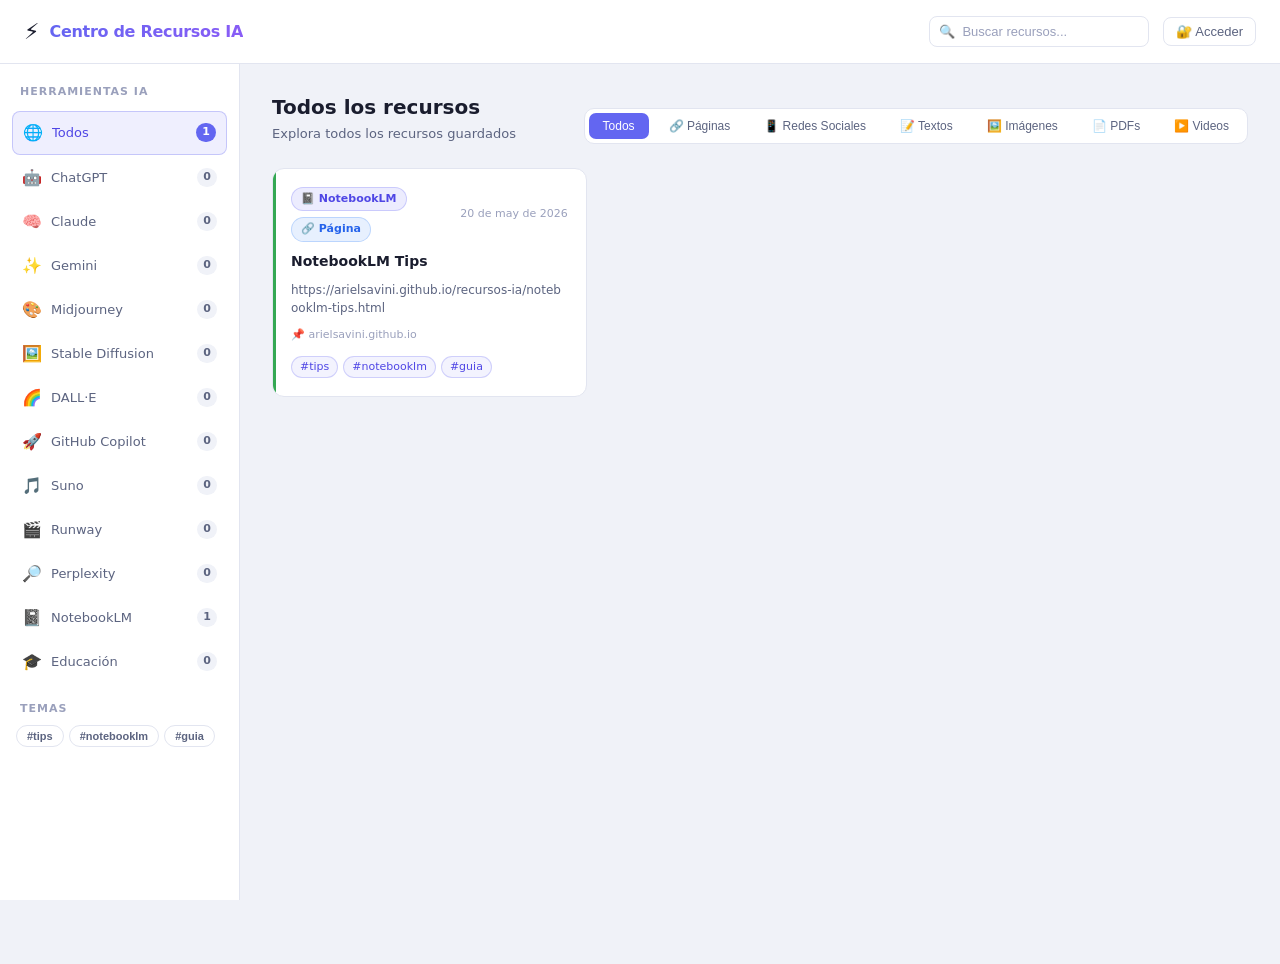
==== commit c84e360c: "Feature: videos de YouTube como tipo de recurso" ====
--- a/index.html
+++ b/index.html
@@ -61,6 +61,7 @@
           <button class="filter-tab" data-filter="text">📝 Textos</button>
           <button class="filter-tab" data-filter="image">🖼️ Imágenes</button>
           <button class="filter-tab" data-filter="pdf">📄 PDFs</button>
+          <button class="filter-tab" data-filter="video">▶️ Videos</button>
         </div>
       </div>
 
@@ -99,6 +100,7 @@
             <button type="button" class="type-btn" data-type="text">📝 Texto</button>
             <button type="button" class="type-btn" data-type="image">🖼️ Imagen</button>
             <button type="button" class="type-btn" data-type="pdf">📄 PDF</button>
+            <button type="button" class="type-btn" data-type="video">▶️ Video</button>
           </div>
           <input type="hidden" id="resourceType" value="webpage" />
         </div>
--- a/styles.css
+++ b/styles.css
@@ -330,6 +330,7 @@
 .badge-text { background: rgba(34,197,94,0.12); color: #16a34a; border-color: rgba(34,197,94,0.25); }
 .badge-image { background: rgba(245,158,11,0.12); color: #d97706; border-color: rgba(245,158,11,0.25); }
 .badge-pdf   { background: rgba(220,38,38,0.10);  color: #dc2626; border-color: rgba(220,38,38,0.25); }
+.badge-video { background: rgba(239,68,68,0.12);  color: #dc2626; border-color: rgba(239,68,68,0.30); }
 
 /* ===== CARD IMAGE ===== */
 .card-image {
@@ -351,6 +352,35 @@
   text-align: center;
   padding: 10px 0 4px;
   opacity: 0.85;
+}
+
+/* ===== CARD VIDEO ===== */
+.card-video {
+  width: 100%;
+  border-radius: 8px;
+  overflow: hidden;
+  margin: 4px 0;
+  position: relative;
+  background: #000;
+  aspect-ratio: 16/9;
+}
+.card-video img {
+  width: 100%;
+  height: 100%;
+  object-fit: cover;
+  display: block;
+  opacity: 0.85;
+}
+.card-video-play {
+  position: absolute;
+  inset: 0;
+  display: flex;
+  align-items: center;
+  justify-content: center;
+  font-size: 36px;
+  color: #fff;
+  text-shadow: 0 2px 8px rgba(0,0,0,0.7);
+  pointer-events: none;
 }
 
 /* ===== FILE INPUT ===== */
@@ -407,6 +437,23 @@
   font-size: 13px;
   color: #dc2626;
   font-weight: 500;
+}
+
+/* ===== VIDEO EMBED (view modal) ===== */
+.video-embed-container {
+  width: 100%;
+  border-radius: 8px;
+  overflow: hidden;
+  border: 1px solid var(--border);
+  background: #000;
+  margin-top: 8px;
+  aspect-ratio: 16/9;
+}
+.video-embed {
+  width: 100%;
+  height: 100%;
+  display: block;
+  border: none;
 }
 
 /* ===== PDF EMBED (view modal) ===== */
